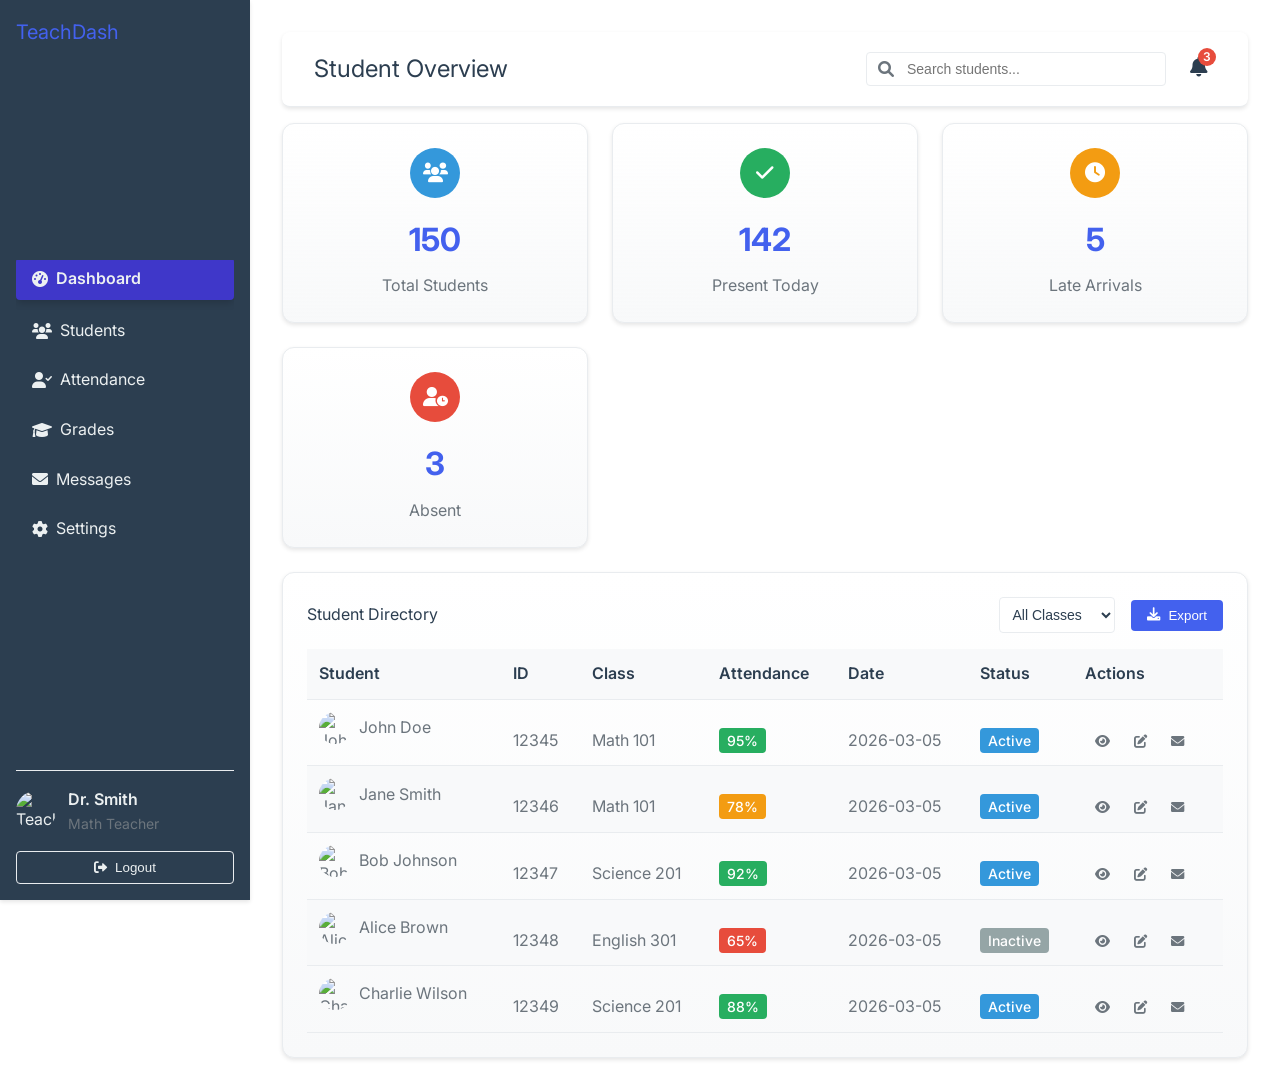
==== TheProject/index.html @ b00e063a "Home Page Dashboard partially done" ====
<!DOCTYPE html>
<html lang="en">
<head>
    <meta charset="UTF-8">
    <meta http-equiv="X-UA-Compatible" content="IE=edge">
    <meta name="viewport" content="width=device-width, initial-scale=1.0">
    <meta name="description" content="Teacher Dashboard for AI Attendance Tracker">
    <title>Teacher Dashboard</title>
    <!-- Google Fonts -->
    <link rel="preconnect" href="https://fonts.googleapis.com">
    <link rel="preconnect" href="https://fonts.gstatic.com" crossorigin>
    <link href="https://fonts.googleapis.com/css2?family=Inter:wght@400;500;600;700&display=swap" rel="stylesheet">
    <!-- Font Awesome -->
    <link rel="stylesheet" href="https://cdnjs.cloudflare.com/ajax/libs/font-awesome/6.0.0/css/all.min.css">
    <link rel="stylesheet" href="style.css">
</head>
<body>
    <input type="checkbox" id="sidebar-toggle" class="sidebar-toggle">
    <div class="dashboard">
        <!-- Sidebar -->
        <aside class="sidebar">
            <div class="sidebar-header">
                <h2>TeachDash</h2>
            </div>
            <nav class="sidebar-nav">
                <ul>
                    <li><a href="#" class="active"><i class="fas fa-tachometer-alt"></i> Dashboard</a></li>
                    <li><a href="#"><i class="fas fa-users"></i> Students</a></li>
                    <li><a href="#"><i class="fas fa-user-check"></i> Attendance</a></li>
                    <li><a href="#"><i class="fas fa-graduation-cap"></i> Grades</a></li>
                    <li><a href="#"><i class="fas fa-envelope"></i> Messages</a></li>
                    <li><a href="#"><i class="fas fa-cog"></i> Settings</a></li>
                </ul>
            </nav>
            <div class="sidebar-profile">
                <div class="profile-info">
                    <img src="https://via.placeholder.com/40" alt="Teacher Avatar" class="avatar">
                    <div class="profile-details">
                        <p class="profile-name">Dr. Smith</p>
                        <p class="profile-role">Math Teacher</p>
                    </div>
                </div>
                <button class="btn-logout"><i class="fas fa-sign-out-alt"></i> Logout</button>
            </div>
        </aside>

        <!-- Main Content -->
        <main class="main-content">
            <header class="main-header">
                <div class="header-left">
                    <label for="sidebar-toggle" class="hamburger">
                        <span></span>
                        <span></span>
                        <span></span>
                    </label>
                    <h1>Student Overview</h1>
                </div>
                <div class="header-right">
                    <div class="search-bar">
                        <i class="fas fa-search"></i>
                        <input type="text" placeholder="Search students...">
                    </div>
                    <div class="notification" data-tooltip="3 new notifications">
                        <i class="fas fa-bell"></i>
                        <span class="badge">3</span>
                    </div>
                </div>
            </header>

            <div class="content-grid">
                <!-- Cards -->
                <div class="card">
                    <div class="card-icon" style="background-color: #3498db;">
                        <i class="fas fa-users"></i>
                    </div>
                    <div class="card-content">
                        <p class="metric">150</p>
                        <h3>Total Students</h3>
                    </div>
                </div>
                <div class="card">
                    <div class="card-icon" style="background-color: #27ae60;">
                        <i class="fas fa-check"></i>
                    </div>
                    <div class="card-content">
                        <p class="metric">142</p>
                        <h3>Present Today</h3>
                    </div>
                </div>
                <div class="card">
                    <div class="card-icon" style="background-color: #f39c12;">
                        <i class="fas fa-clock"></i>
                    </div>
                    <div class="card-content">
                        <p class="metric">5</p>
                        <h3>Late Arrivals</h3>
                    </div>
                </div>
                <div class="card">
                    <div class="card-icon" style="background-color: #e74c3c;">
                        <i class="fas fa-user-clock"></i>
                    </div>
                    <div class="card-content">
                        <p class="metric">3</p>
                        <h3>Absent</h3>
                    </div>
                </div>

                <!-- Table -->
                <div class="table-container">
                    <div class="table-header">
                        <h3>Student Directory</h3>
                        <div class="table-controls">
                            <select class="filter-select">
                                <option value="">All Classes</option>
                                <option value="math">Math 101</option>
                                <option value="science">Science 201</option>
                                <option value="english">English 301</option>
                            </select>
                            <button class="btn-export" data-tooltip="Download as CSV">
                                <i class="fas fa-download"></i> Export
                            </button>
                        </div>
                    </div>
                    <table class="attendance-table">
                        <thead>
                            <tr>
                                <th>Student</th>
                                <th>ID</th>
                                <th>Class</th>
                                <th>Attendance</th>
                                <th>Date</th>
                                <th>Status</th>
                                <th>Actions</th>
                            </tr>
                        </thead>
                        <tbody>
                            <tr>
                                <td>
                                    <div class="student-info">
                                        <img src="https://via.placeholder.com/32" alt="John Doe" class="student-avatar">
                                        <span>John Doe</span>
                                    </div>
                                </td>
                                <td>12345</td>
                                <td>Math 101</td>
                                <td><span class="badge-good">95%</span></td>
                                <td>2026-03-05</td>
                                <td><span class="badge-active">Active</span></td>
                                <td>
                                    <button class="action-btn view" data-tooltip="View student profile"><i class="fas fa-eye"></i></button>
                                    <button class="action-btn edit" data-tooltip="Edit student info"><i class="fas fa-edit"></i></button>
                                    <button class="action-btn message" data-tooltip="Send message"><i class="fas fa-envelope"></i></button>
                                </td>
                            </tr>
                            <tr>
                                <td>
                                    <div class="student-info">
                                        <img src="https://via.placeholder.com/32" alt="Jane Smith" class="student-avatar">
                                        <span>Jane Smith</span>
                                    </div>
                                </td>
                                <td>12346</td>
                                <td>Math 101</td>
                                <td><span class="badge-warning">78%</span></td>
                                <td>2026-03-05</td>
                                <td><span class="badge-active">Active</span></td>
                                <td>
                                    <button class="action-btn view" data-tooltip="View student profile"><i class="fas fa-eye"></i></button>
                                    <button class="action-btn edit" data-tooltip="Edit student info"><i class="fas fa-edit"></i></button>
                                    <button class="action-btn message" data-tooltip="Send message"><i class="fas fa-envelope"></i></button>
                                </td>
                            </tr>
                            <tr>
                                <td>
                                    <div class="student-info">
                                        <img src="https://via.placeholder.com/32" alt="Bob Johnson" class="student-avatar">
                                        <span>Bob Johnson</span>
                                    </div>
                                </td>
                                <td>12347</td>
                                <td>Science 201</td>
                                <td><span class="badge-good">92%</span></td>
                                <td>2026-03-05</td>
                                <td><span class="badge-active">Active</span></td>
                                <td>
                                    <button class="action-btn view" data-tooltip="View student profile"><i class="fas fa-eye"></i></button>
                                    <button class="action-btn edit" data-tooltip="Edit student info"><i class="fas fa-edit"></i></button>
                                    <button class="action-btn message" data-tooltip="Send message"><i class="fas fa-envelope"></i></button>
                                </td>
                            </tr>
                            <tr>
                                <td>
                                    <div class="student-info">
                                        <img src="https://via.placeholder.com/32" alt="Alice Brown" class="student-avatar">
                                        <span>Alice Brown</span>
                                    </div>
                                </td>
                                <td>12348</td>
                                <td>English 301</td>
                                <td><span class="badge-low">65%</span></td>
                                <td>2026-03-05</td>
                                <td><span class="badge-inactive">Inactive</span></td>
                                <td>
                                    <button class="action-btn view" data-tooltip="View student profile"><i class="fas fa-eye"></i></button>
                                    <button class="action-btn edit" data-tooltip="Edit student info"><i class="fas fa-edit"></i></button>
                                    <button class="action-btn message" data-tooltip="Send message"><i class="fas fa-envelope"></i></button>
                                </td>
                            </tr>
                            <tr>
                                <td>
                                    <div class="student-info">
                                        <img src="https://via.placeholder.com/32" alt="Charlie Wilson" class="student-avatar">
                                        <span>Charlie Wilson</span>
                                    </div>
                                </td>
                                <td>12349</td>
                                <td>Science 201</td>
                                <td><span class="badge-good">88%</span></td>
                                <td>2026-03-05</td>
                                <td><span class="badge-active">Active</span></td>
                                <td>
                                    <button class="action-btn view" data-tooltip="View student profile"><i class="fas fa-eye"></i></button>
                                    <button class="action-btn edit" data-tooltip="Edit student info"><i class="fas fa-edit"></i></button>
                                    <button class="action-btn message" data-tooltip="Send message"><i class="fas fa-envelope"></i></button>
                                </td>
                            </tr>
                        </tbody>
                    </table>
                </div>
            </div>
        </main>
    </div>
</body>
</html>
---- TheProject/style.css ----
/* CSS Reset (Simplified) */
*,
*::before,
*::after {
    box-sizing: border-box;
}

html, body, div, span, applet, object, iframe,
h1, h2, h3, h4, h5, h6, p, blockquote, pre,
a, abbr, acronym, address, big, cite, code,
del, dfn, em, img, ins, kbd, q, s, samp,
small, strike, strong, sub, sup, tt, var,
b, u, i, center,
dl, dt, dd, ol, ul, li,
fieldset, form, label, legend,
table, caption, tbody, tfoot, thead, tr, th, td,
article, aside, canvas, details, embed,
figure, figcaption, footer, header, hgroup,
menu, nav, output, ruby, section, summary,
time, mark, audio, video {
    margin: 0;
    padding: 0;
    border: 0;
    font-size: 100%;
    font: inherit;
    vertical-align: baseline;
}

article, aside, details, figcaption, figure,
footer, header, hgroup, menu, nav, section {
    display: block;
}

body {
    line-height: 1;
}

ol, ul {
    list-style: none;
}

blockquote, q {
    quotes: none;
}

blockquote:before, blockquote:after,
q:before, q:after {
    content: '';
    content: none;
}

table {
    border-collapse: collapse;
    border-spacing: 0;
}

/* CSS Variables */
:root {
    --color-primary: #4361ee;
    --color-secondary: #3f37c9;
    --color-background: #ffffff;
    --color-text: #2c3e50;
    --color-text-secondary: #6c757d;
    --color-border: #e9ecef;
    --color-shadow: rgba(0, 0, 0, 0.1);
    --color-sidebar-bg: #2c3e50;
    --color-sidebar-text: #ecf0f1;
    --color-card-bg: #ffffff;
    --color-table-header: #f8f9fa;
    --gradient-primary: linear-gradient(135deg, rgba(67, 97, 238, 0.05) 0%, rgba(63, 55, 201, 0.02) 100%);
    --gradient-card: linear-gradient(180deg, rgba(255, 255, 255, 0.8) 0%, rgba(248, 249, 250, 1) 100%);
    --transition-fast: 0.2s ease;
    --transition-normal: 0.3s ease;
    --transition-slow: 0.5s ease;
    --shadow-sm: 0 2px 4px rgba(0, 0, 0, 0.1);
    --shadow-md: 0 4px 8px rgba(0, 0, 0, 0.1);
    --shadow-lg: 0 8px 16px rgba(0, 0, 0, 0.1);
}

/* Base Styles */
body {
    font-family: 'Inter', sans-serif;
    background-color: var(--color-background);
    color: var(--color-text);
    line-height: 1.6;
    font-size: 16px;
}

/* Dashboard Layout - Mobile First */
.dashboard {
    display: flex;
    flex-direction: column;
    min-height: 100vh;
}

/* Sidebar Toggle */
.sidebar-toggle {
    display: none;
}

/* Hamburger */
.hamburger {
    display: none;
    flex-direction: column;
    cursor: pointer;
    padding: 0.5rem;
    border-radius: 4px;
    transition: background-color 0.3s ease;
}

.hamburger:hover {
    background-color: var(--color-border);
}

.hamburger:active {
    background-color: var(--color-primary);
}

.hamburger:focus {
    outline: 2px solid var(--color-primary);
    outline-offset: 2px;
}

.hamburger span {
    width: 20px;
    height: 2px;
    background-color: var(--color-text);
    margin: 3px 0;
    transition: transform 0.3s ease, opacity 0.3s ease;
}

/* Sidebar - Hidden on mobile by default */
.sidebar {
    background-color: var(--color-sidebar-bg);
    color: var(--color-sidebar-text);
    padding: 1rem;
    position: fixed;
    top: 0;
    left: 0;
    width: 100%;
    height: auto;
    z-index: 1000;
    box-shadow: 0 2px 4px var(--color-shadow);
    display: flex;
    flex-direction: column;
    justify-content: space-between;
    min-height: 80px;
    display: none; /* Hidden on mobile */
}

.sidebar-header h2 {
    color: var(--color-primary);
    margin-bottom: 1rem;
    font-size: 1.25rem;
}

.sidebar-nav ul {
    display: flex;
    gap: 1rem;
    overflow-x: auto;
    flex: 1;
}

.sidebar-nav a {
    color: var(--color-sidebar-text);
    text-decoration: none;
    padding: 0.5rem 1rem;
    border-radius: 4px;
    transition: background-color 0.3s ease, transform 0.2s ease, box-shadow 0.2s ease;
    white-space: nowrap;
    display: flex;
    align-items: center;
    gap: 0.5rem;
    position: relative;
}

.sidebar-nav a:hover {
    background-color: var(--color-primary);
    transform: translateY(-2px);
    box-shadow: 0 2px 8px rgba(0, 0, 0, 0.2);
}

.sidebar-nav a:active {
    transform: translateY(0);
}

.sidebar-nav a.active {
    background-color: var(--color-secondary);
    transform: translateY(-2px);
    box-shadow: 0 2px 8px rgba(0, 0, 0, 0.2);
    font-weight: 600;
}

.sidebar-nav a:focus {
    outline: 2px solid var(--color-primary);
    outline-offset: 2px;
}

/* Sidebar Profile */
.sidebar-profile {
    margin-top: 1rem;
    padding-top: 1rem;
    border-top: 1px solid var(--color-border);
}

.profile-info {
    display: flex;
    align-items: center;
    gap: 0.75rem;
    margin-bottom: 1rem;
}

.avatar {
    width: 40px;
    height: 40px;
    border-radius: 50%;
    object-fit: cover;
}

.profile-details {
    flex: 1;
}

.profile-name {
    font-weight: 600;
    margin: 0;
    color: var(--color-sidebar-text);
}

.profile-role {
    font-size: 0.875rem;
    margin: 0;
    color: var(--color-text-secondary);
}

.btn-logout {
    background-color: transparent;
    color: var(--color-sidebar-text);
    border: 1px solid var(--color-border);
    padding: 0.5rem 1rem;
    border-radius: 4px;
    cursor: pointer;
    font-weight: 500;
    transition: background-color 0.3s ease, color 0.3s ease, transform 0.2s ease, box-shadow 0.2s ease;
    display: flex;
    align-items: center;
    gap: 0.5rem;
    width: 100%;
    justify-content: center;
}

.btn-logout:hover {
    background-color: #e74c3c;
    color: var(--color-background);
    border-color: #e74c3c;
    transform: translateY(-2px);
    box-shadow: 0 4px 12px rgba(231, 76, 60, 0.3);
}

.btn-logout:active {
    transform: translateY(0);
}

.btn-logout:focus {
    outline: 2px solid #e74c3c;
    outline-offset: 2px;
}

.btn-logout:disabled {
    opacity: 0.5;
    cursor: not-allowed;
}

/* Main Content */
.main-content {
    flex: 1;
    margin-top: 80px; /* Adjust based on sidebar height */
    padding: 1rem;
}

.sidebar-toggle:checked ~ .dashboard .sidebar {
    display: flex;
}

/* Header */
.main-header {
    background-color: var(--color-background);
    padding: 1rem;
    border-bottom: 1px solid var(--color-border);
    display: flex;
    justify-content: space-between;
    align-items: center;
    margin-bottom: 1rem;
    border-radius: 8px;
    box-shadow: 0 2px 4px var(--color-shadow);
}

.header-left {
    display: flex;
    align-items: center;
    gap: 1rem;
}

.header-left h1 {
    font-size: 1.5rem;
    margin: 0;
}

.header-right {
    display: flex;
    align-items: center;
    gap: 1rem;
}

/* Search Bar */
.search-bar {
    position: relative;
    display: flex;
    align-items: center;
}

.search-bar i {
    position: absolute;
    left: 0.75rem;
    color: var(--color-text-secondary);
}

.search-bar input {
    padding: 0.5rem 0.5rem 0.5rem 2.5rem;
    border: 1px solid var(--color-border);
    border-radius: 4px;
    width: 200px;
    font-size: 0.875rem;
    transition: border-color 0.3s ease, box-shadow 0.3s ease, background-color 0.2s ease;
}

.search-bar input:focus {
    outline: none;
    border-color: var(--color-primary);
    box-shadow: 0 0 0 3px rgba(67, 97, 238, 0.1);
}

.search-bar input:active {
    background-color: #f9f9f9;
}

/* Notification */
.notification {
    position: relative;
    cursor: pointer;
    padding: 0.5rem;
    border-radius: 4px;
    transition: background-color 0.3s ease, transform 0.2s ease;
}

.notification:hover {
    background-color: var(--color-border);
    transform: scale(1.05);
}

.notification:active {
    transform: scale(0.95);
}

.notification:focus {
    outline: 2px solid var(--color-primary);
    outline-offset: 2px;
}

.notification i {
    font-size: 1.25rem;
    color: var(--color-text);
}

.badge {
    position: absolute;
    top: 0;
    right: 0;
    background-color: #e74c3c;
    color: white;
    border-radius: 50%;
    width: 18px;
    height: 18px;
    display: flex;
    align-items: center;
    justify-content: center;
    font-size: 0.75rem;
    font-weight: 600;
}

/* Content Grid */
.content-grid {
    display: grid;
    grid-template-columns: 1fr;
    gap: 1rem;
}

/* Cards */
.card {
    background: var(--gradient-card), var(--color-card-bg);
    border: 1px solid var(--color-border);
    border-radius: 12px;
    padding: 1.5rem;
    box-shadow: var(--shadow-sm);
    transition: box-shadow var(--transition-normal), transform var(--transition-normal), border-color var(--transition-normal);
    display: flex;
    flex-direction: column;
    align-items: center;
    text-align: center;
    position: relative;
    overflow: hidden;
}

.card::before {
    content: '';
    position: absolute;
    top: 0;
    left: -100%;
    width: 100%;
    height: 100%;
    background: var(--gradient-primary);
    transition: left var(--transition-slow);
    pointer-events: none;
    z-index: -1;
}

.card:hover {
    box-shadow: var(--shadow-md);
    transform: translateY(-5px);
    border-color: var(--color-primary);
}

.card:hover::before {
    left: 100%;
}

.card:active {
    transform: translateY(-2px);
}

.card:focus-within {
    outline: 2px solid var(--color-primary);
    outline-offset: -2px;
}

.card-icon {
    width: 50px;
    height: 50px;
    border-radius: 50%;
    display: flex;
    align-items: center;
    justify-content: center;
    color: white;
    font-size: 1.25rem;
    margin-bottom: 1rem;
}

.card-content {
    text-align: center;
}

.card .metric {
    font-size: 2rem;
    font-weight: 700;
    color: var(--color-primary);
    margin-bottom: 0.5rem;
}

.card h3 {
    font-size: 1rem;
    color: var(--color-text-secondary);
    margin: 0;
}

/* Table Container */
.table-container {
    background: var(--gradient-card), var(--color-card-bg);
    border: 1px solid var(--color-border);
    border-radius: 12px;
    padding: 1.5rem;
    box-shadow: var(--shadow-sm);
    overflow-x: auto;
    transition: box-shadow var(--transition-normal);
}

.table-container:hover {
    box-shadow: var(--shadow-md);
}

.table-header {
    display: flex;
    justify-content: space-between;
    align-items: center;
    margin-bottom: 1rem;
}

.table-header h3 {
    margin: 0;
    display: flex;
    align-items: center;
    gap: 0.5rem;
}

.table-controls {
    display: flex;
    gap: 1rem;
    align-items: center;
}

.filter-select {
    padding: 0.5rem;
    border: 1px solid var(--color-border);
    border-radius: 4px;
    background-color: var(--color-background);
    color: var(--color-text);
    font-size: 0.875rem;
    transition: border-color 0.3s ease, box-shadow 0.3s ease, background-color 0.2s ease;
    cursor: pointer;
}

.filter-select:hover {
    border-color: var(--color-primary);
}

.filter-select:focus {
    outline: none;
    border-color: var(--color-primary);
    box-shadow: 0 0 0 3px rgba(67, 97, 238, 0.1);
}

.filter-select:active {
    background-color: #f9f9f9;
}

.btn-export {
    background-color: var(--color-primary);
    color: var(--color-background);
    border: none;
    padding: 0.5rem 1rem;
    border-radius: 4px;
    cursor: pointer;
    font-weight: 500;
    display: flex;
    align-items: center;
    gap: 0.5rem;
    transition: background-color 0.3s ease, transform 0.2s ease, box-shadow 0.2s ease;
}

.btn-export:hover {
    background-color: var(--color-secondary);
    transform: translateY(-2px);
    box-shadow: 0 4px 12px rgba(67, 97, 238, 0.3);
}

.btn-export:active {
    transform: translateY(0);
}

.btn-export:focus {
    outline: 2px solid var(--color-primary);
    outline-offset: 2px;
}

.btn-export:disabled {
    background-color: #ccc;
    cursor: not-allowed;
    opacity: 0.6;
}

/* Table */
.attendance-table {
    width: 100%;
    border-collapse: collapse;
    min-width: 800px;
}

.attendance-table th,
.attendance-table td {
    padding: 0.75rem;
    text-align: left;
    border-bottom: 1px solid var(--color-border);
}

.attendance-table th {
    background-color: var(--color-table-header);
    font-weight: 600;
    color: var(--color-text);
}

.attendance-table tbody tr {
    transition: background-color var(--transition-fast);
}

.attendance-table tbody tr:nth-child(even) {
    background-color: #f8f9fa;
}

.attendance-table tbody tr:hover {
    background-color: #e8f4f8;
    cursor: pointer;
}

.attendance-table td {
    color: var(--color-text-secondary);
}

/* Student Info */
.student-info {
    display: flex;
    align-items: center;
    gap: 0.5rem;
}

.student-avatar {
    width: 32px;
    height: 32px;
    border-radius: 50%;
    object-fit: cover;
}

/* Badges */
.badge-good {
    background-color: #27ae60;
    color: white;
    padding: 0.25rem 0.5rem;
    border-radius: 4px;
    font-size: 0.875rem;
    font-weight: 500;
}

.badge-warning {
    background-color: #f39c12;
    color: white;
    padding: 0.25rem 0.5rem;
    border-radius: 4px;
    font-size: 0.875rem;
    font-weight: 500;
}

.badge-low {
    background-color: #e74c3c;
    color: white;
    padding: 0.25rem 0.5rem;
    border-radius: 4px;
    font-size: 0.875rem;
    font-weight: 500;
}

.badge-active {
    background-color: #3498db;
    color: white;
    padding: 0.25rem 0.5rem;
    border-radius: 4px;
    font-size: 0.875rem;
    font-weight: 500;
}

.badge-inactive {
    background-color: #95a5a6;
    color: white;
    padding: 0.25rem 0.5rem;
    border-radius: 4px;
    font-size: 0.875rem;
    font-weight: 500;
}

/* Action Buttons */
.action-btn {
    background: none;
    border: none;
    cursor: pointer;
    padding: 0.25rem 0.5rem;
    margin: 0 0.125rem;
    border-radius: 4px;
    transition: background-color 0.3s ease, color 0.3s ease, transform 0.2s ease;
    color: var(--color-text-secondary);
}

.action-btn:hover {
    background-color: var(--color-border);
    transform: scale(1.1);
}

.action-btn:active {
    transform: scale(0.95);
}

.action-btn:focus {
    outline: 2px solid var(--color-primary);
    outline-offset: 2px;
}

.action-btn.view:hover {
    color: #3498db;
}

.action-btn.edit:hover {
    color: #f39c12;
}

.action-btn.message:hover {
    color: #27ae60;
}

.action-btn:disabled {
    opacity: 0.4;
    cursor: not-allowed;
}

/* Scrollbar Styling */
.table-container::-webkit-scrollbar {
    height: 8px;
}

.table-container::-webkit-scrollbar-track {
    background: var(--color-border);
    border-radius: 10px;
}

.table-container::-webkit-scrollbar-thumb {
    background: var(--color-primary);
    border-radius: 10px;
    transition: background-color var(--transition-normal);
}

.table-container::-webkit-scrollbar-thumb:hover {
    background: var(--color-secondary);
}

/* Firefox scrollbar */
.table-container {
    scrollbar-color: var(--color-primary) var(--color-border);
    scrollbar-width: thin;
}

/* Skeleton Loading States */
.skeleton {
    background: linear-gradient(90deg, #f0f0f0 25%, #e0e0e0 50%, #f0f0f0 75%);
    background-size: 200% 100%;
    animation: loading 1.5s infinite;
}

.skeleton-text {
    height: 1rem;
    border-radius: 4px;
    margin-bottom: 0.5rem;
}

.skeleton-avatar {
    width: 40px;
    height: 40px;
    border-radius: 50%;
}

.skeleton-card {
    height: 120px;
    border-radius: 12px;
    margin-bottom: 1rem;
}

@keyframes loading {
    0% {
        background-position: 200% 0;
    }
    100% {
        background-position: -200% 0;
    }
}

/* Tooltip */
[data-tooltip] {
    position: relative;
    cursor: help;
}

[data-tooltip]::after {
    content: attr(data-tooltip);
    position: absolute;
    bottom: 125%;
    left: 50%;
    transform: translateX(-50%);
    padding: 0.5rem 0.75rem;
    background-color: var(--color-secondary);
    color: white;
    border-radius: 4px;
    font-size: 0.875rem;
    white-space: nowrap;
    opacity: 0;
    visibility: hidden;
    transition: opacity var(--transition-normal), visibility var(--transition-normal);
    z-index: 100;
    pointer-events: none;
    box-shadow: var(--shadow-md);
}

[data-tooltip]::before {
    content: '';
    position: absolute;
    bottom: 115%;
    left: 50%;
    transform: translateX(-50%);
    border: 6px solid transparent;
    border-top-color: var(--color-secondary);
    opacity: 0;
    visibility: hidden;
    transition: opacity var(--transition-normal), visibility var(--transition-normal);
    z-index: 100;
    pointer-events: none;
}

[data-tooltip]:hover::after,
[data-tooltip]:hover::before {
    opacity: 1;
    visibility: visible;
}

/* Tablet and Desktop */
@media (min-width: 768px) {
    .dashboard {
        flex-direction: row;
    }

    .hamburger {
        display: none;
    }

    .sidebar {
        position: fixed;
        width: 250px;
        height: 100vh;
        overflow-y: auto;
        display: flex !important; /* Always show on desktop */
    }

    .sidebar-nav ul {
        flex-direction: column;
        gap: 0;
    }

    .sidebar-nav a {
        margin-bottom: 0.5rem;
    }

    .main-content {
        margin-left: 250px;
        margin-top: 0;
        padding: 2rem;
    }

    .content-grid {
        grid-template-columns: repeat(auto-fit, minmax(250px, 1fr));
        gap: 1.5rem;
    }

    .table-container {
        grid-column: 1 / -1;
    }

    .main-header {
        padding: 1rem 2rem;
    }

    .search-bar input {
        width: 300px;
    }
}

/* Mobile adjustments */
@media (max-width: 767px) {
    .hamburger {
        display: flex;
    }

    .main-header {
        flex-direction: column;
        align-items: stretch;
        gap: 1rem;
    }

    .header-left, .header-right {
        justify-content: space-between;
    }

    .search-bar input {
        width: 150px;
    }

    .table-header {
        flex-direction: column;
        align-items: flex-start;
        gap: 1rem;
    }

    .table-controls {
        width: 100%;
        justify-content: space-between;
    }

    /* Reduce font sizes */
    .main-header h1 {
        font-size: 1.25rem;
    }

    .card .metric {
        font-size: 1.5rem;
    }

    .card h3 {
        font-size: 0.9rem;
    }

    .table-container h3 {
        font-size: 1.1rem;
    }

    .attendance-table th,
    .attendance-table td {
        padding: 0.5rem;
        font-size: 0.875rem;
    }

    /* Adjust padding */
    .main-content {
        padding: 0.5rem;
    }

    .content-grid {
        gap: 0.75rem;
    }

    .card {
        padding: 1rem;
    }

    .table-container {
        padding: 1rem;
    }
}
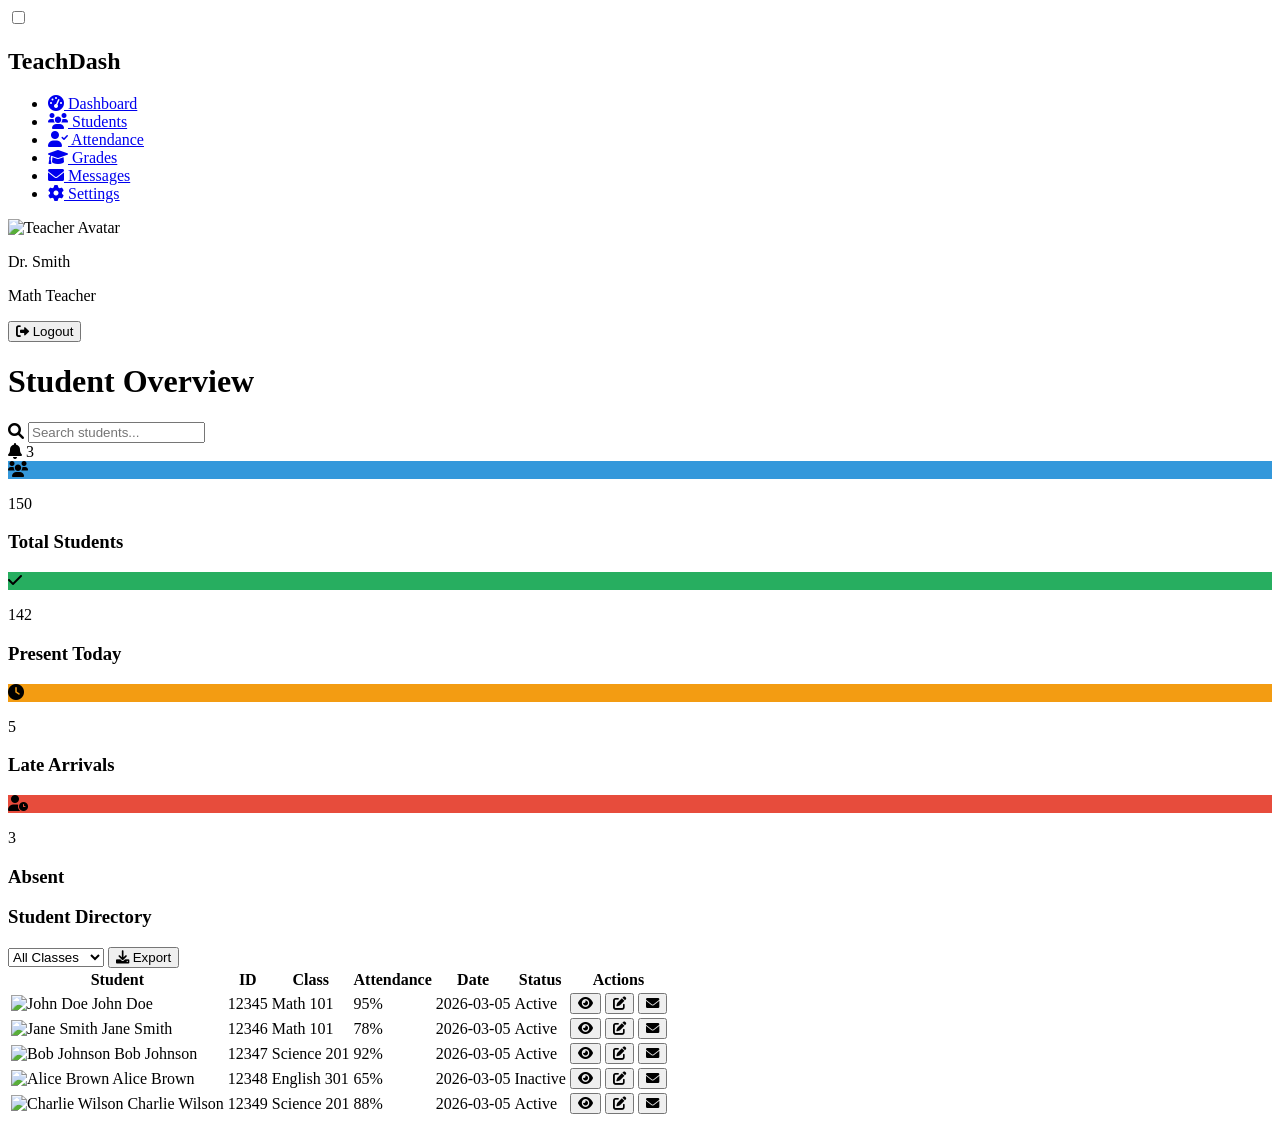
==== commit 05144352: "Dashboard format" ====
--- a/TheProject/index.html
+++ b/TheProject/index.html
@@ -12,7 +12,7 @@
     <link href="https://fonts.googleapis.com/css2?family=Inter:wght@400;500;600;700&display=swap" rel="stylesheet">
     <!-- Font Awesome -->
     <link rel="stylesheet" href="https://cdnjs.cloudflare.com/ajax/libs/font-awesome/6.0.0/css/all.min.css">
-    <link rel="stylesheet" href="style.css">
+    <link rel="stylesheet" href="TheProject/style.css">
 </head>
 <body>
     <input type="checkbox" id="sidebar-toggle" class="sidebar-toggle">
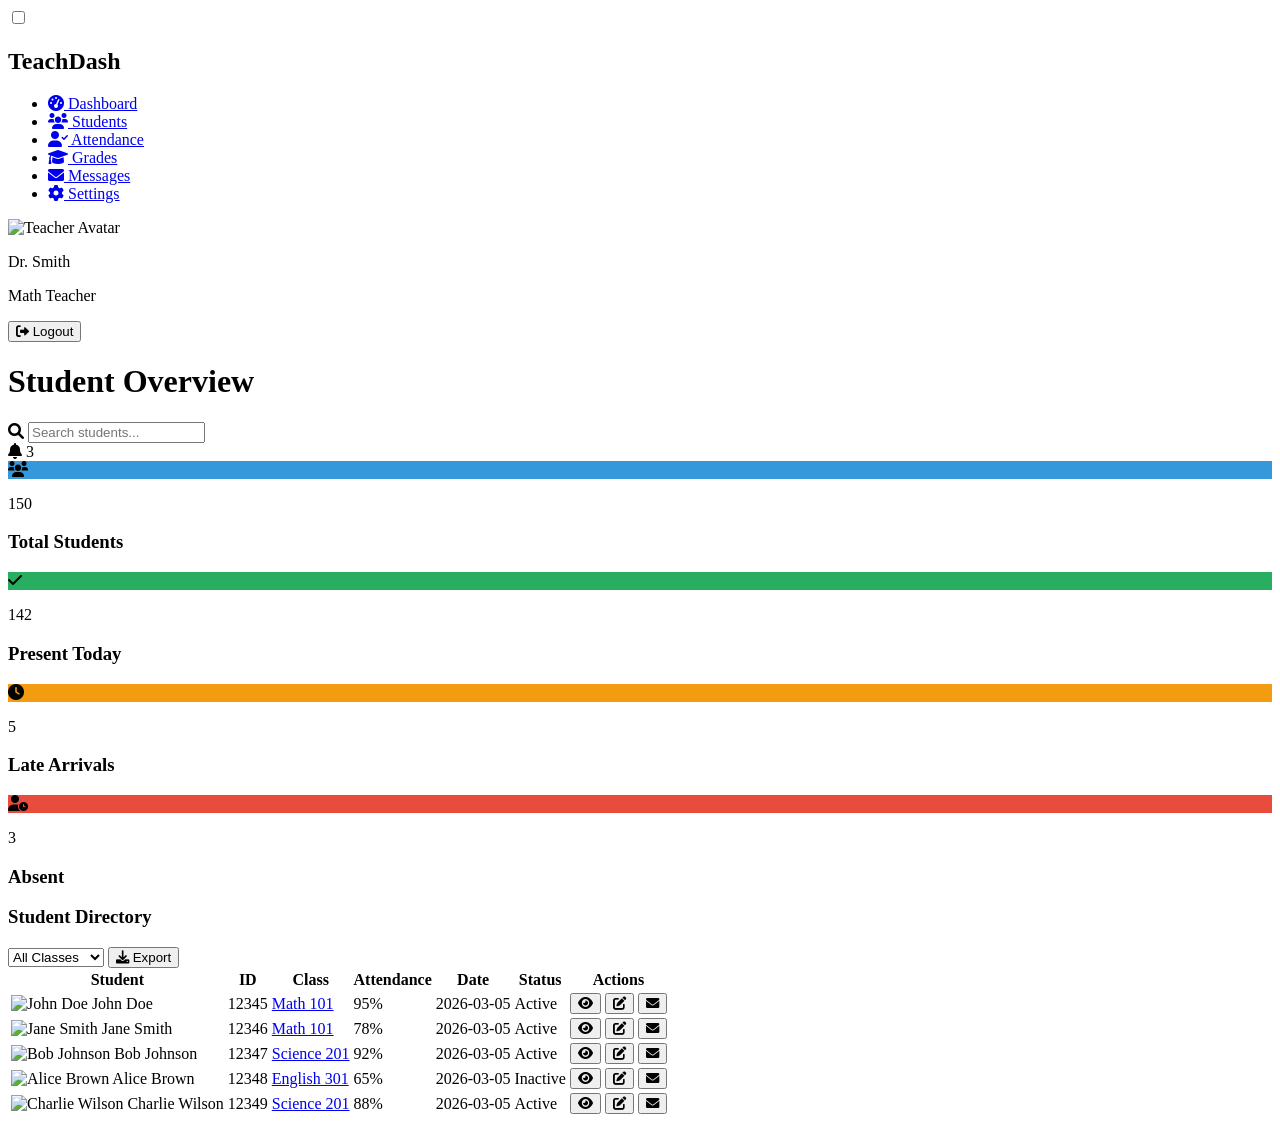
==== commit 1c93aae0: "Hyperlink implemented with pages attached" ====
--- a/TheProject/index.html
+++ b/TheProject/index.html
@@ -143,7 +143,7 @@
                                     </div>
                                 </td>
                                 <td>12345</td>
-                                <td>Math 101</td>
+                                <td><a href="TheProject/Class/Math/index.html" class="class-link">Math 101</a></td>
                                 <td><span class="badge-good">95%</span></td>
                                 <td>2026-03-05</td>
                                 <td><span class="badge-active">Active</span></td>
@@ -161,7 +161,7 @@
                                     </div>
                                 </td>
                                 <td>12346</td>
-                                <td>Math 101</td>
+                                <td><a href="TheProject/Class/Math/index.html" class="class-link">Math 101</a></td>
                                 <td><span class="badge-warning">78%</span></td>
                                 <td>2026-03-05</td>
                                 <td><span class="badge-active">Active</span></td>
@@ -179,7 +179,7 @@
                                     </div>
                                 </td>
                                 <td>12347</td>
-                                <td>Science 201</td>
+                                <td><a href="TheProject/Class/Science/index.html" class="class-link">Science 201</a></td>
                                 <td><span class="badge-good">92%</span></td>
                                 <td>2026-03-05</td>
                                 <td><span class="badge-active">Active</span></td>
@@ -197,7 +197,7 @@
                                     </div>
                                 </td>
                                 <td>12348</td>
-                                <td>English 301</td>
+                                <td><a href="TheProject/Class/English/index.html" class="class-link">English 301</a></td>
                                 <td><span class="badge-low">65%</span></td>
                                 <td>2026-03-05</td>
                                 <td><span class="badge-inactive">Inactive</span></td>
@@ -215,7 +215,7 @@
                                     </div>
                                 </td>
                                 <td>12349</td>
-                                <td>Science 201</td>
+                                <td><a href="TheProject/Class/Science/index.html" class="class-link">Science 201</a></td>
                                 <td><span class="badge-good">88%</span></td>
                                 <td>2026-03-05</td>
                                 <td><span class="badge-active">Active</span></td>
@@ -227,9 +227,9 @@
                             </tr>
                         </tbody>
                     </table>
-                </div>
-            </div>
-        </main>
-    </div>
-</body>
-</html>
+                </div> <!-- Closing table-container div -->
+            </div> <!-- Closing content-grid div -->
+        </main> <!-- Closing main-content -->
+    </div> <!-- Closing dashboard div -->
+</body> <!-- Closing body -->
+</html> <!-- Closing html -->
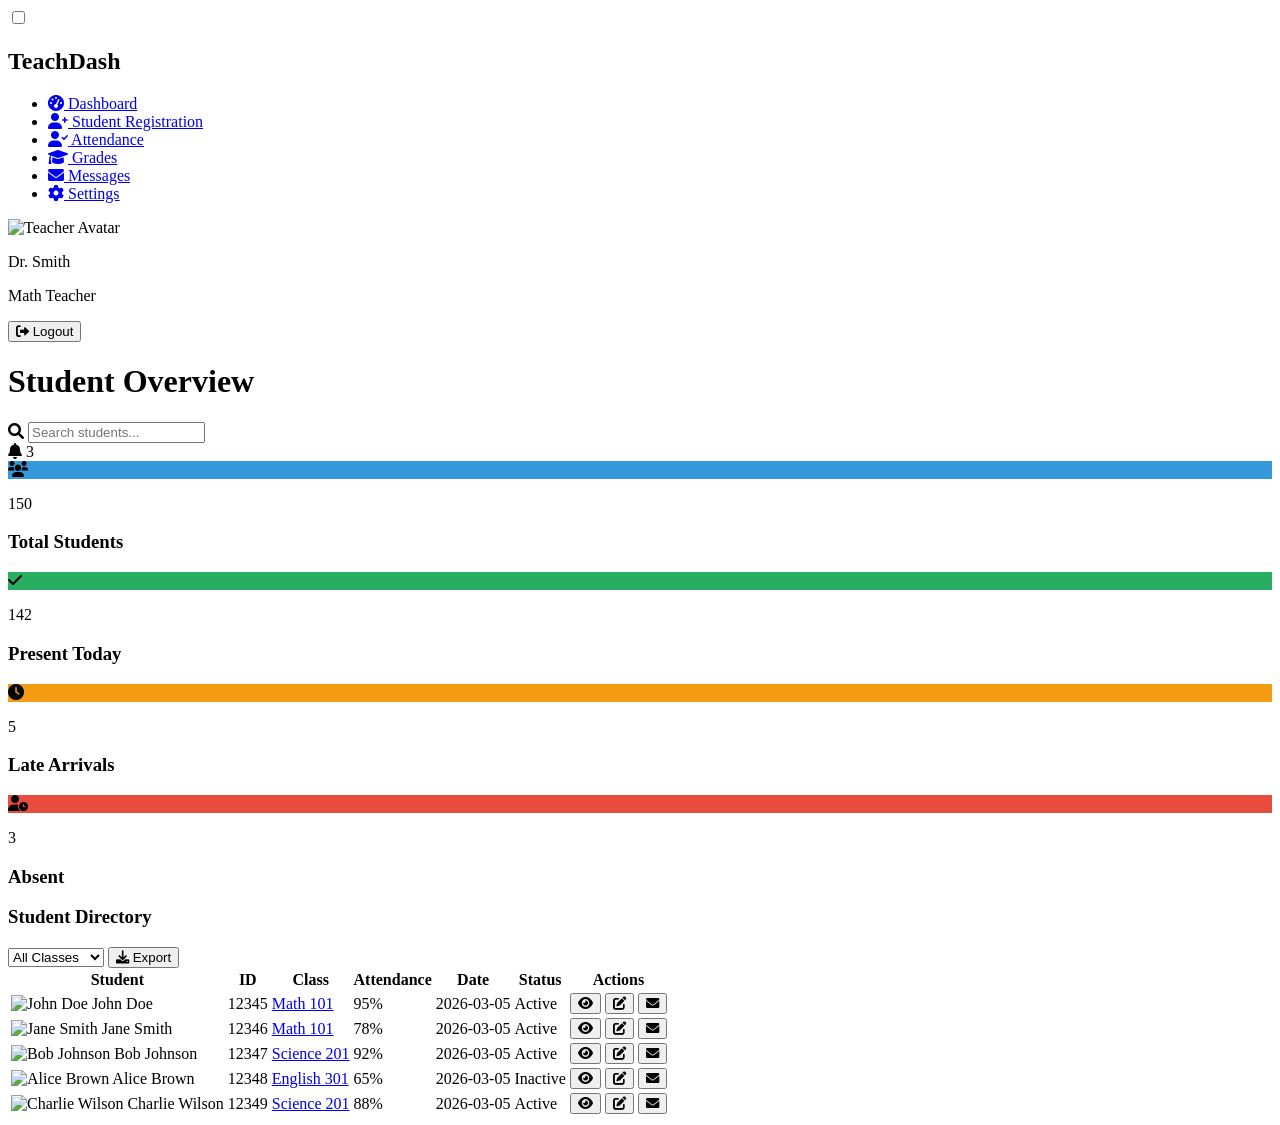
==== commit 6d402ff8: "Student Reg Portal and log in from Added" ====
--- a/TheProject/index.html
+++ b/TheProject/index.html
@@ -25,7 +25,7 @@
             <nav class="sidebar-nav">
                 <ul>
                     <li><a href="#" class="active"><i class="fas fa-tachometer-alt"></i> Dashboard</a></li>
-                    <li><a href="#"><i class="fas fa-users"></i> Students</a></li>
+                    <li><a href="TheProject/StuReg/index.html" class="nav-link"><i class="fas fa-user-plus"></i> Student Registration</a></li>
                     <li><a href="#"><i class="fas fa-user-check"></i> Attendance</a></li>
                     <li><a href="#"><i class="fas fa-graduation-cap"></i> Grades</a></li>
                     <li><a href="#"><i class="fas fa-envelope"></i> Messages</a></li>
@@ -40,7 +40,9 @@
                         <p class="profile-role">Math Teacher</p>
                     </div>
                 </div>
-                <button class="btn-logout"><i class="fas fa-sign-out-alt"></i> Logout</button>
+                <button class="btn-logout" onclick="window.location.href='TheProject/Register/index.html'">
+                    <i class="fas fa-sign-out-alt"></i> Logout</button>
+                    
             </div>
         </aside>
 
